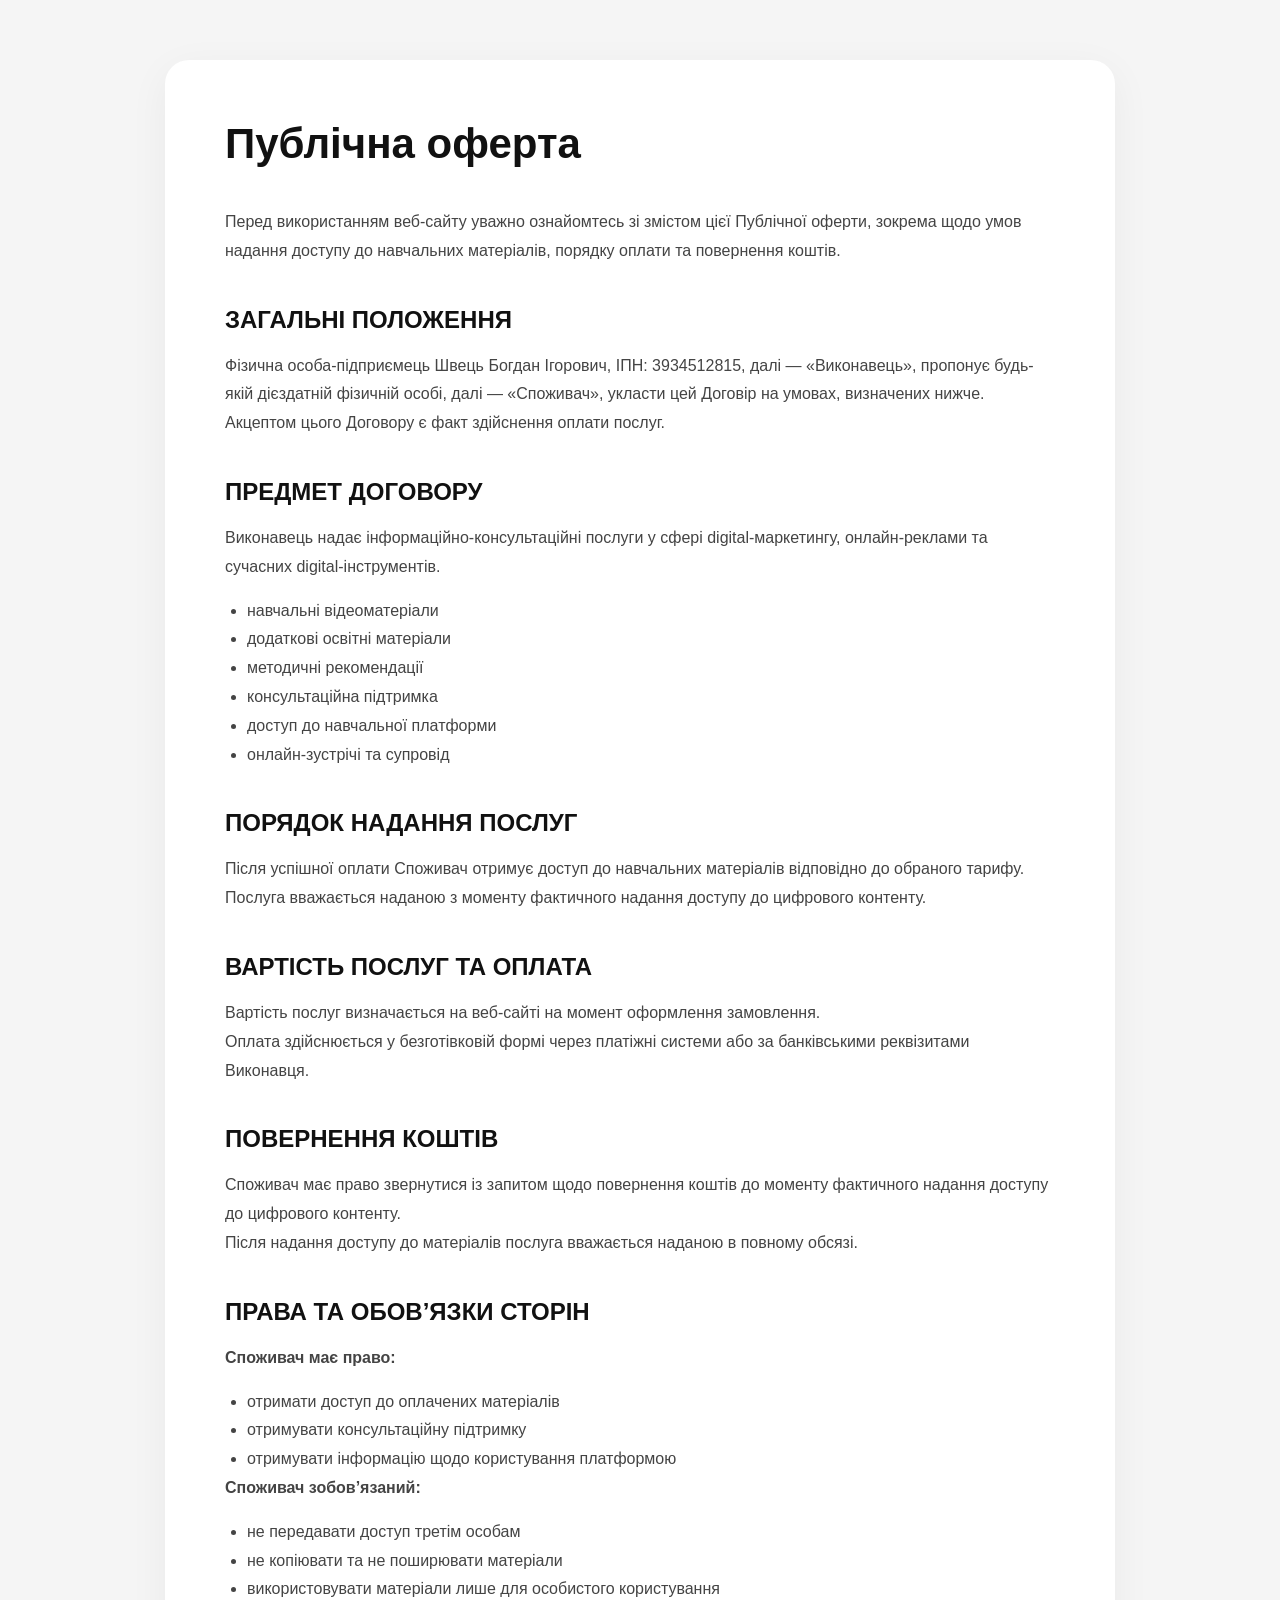
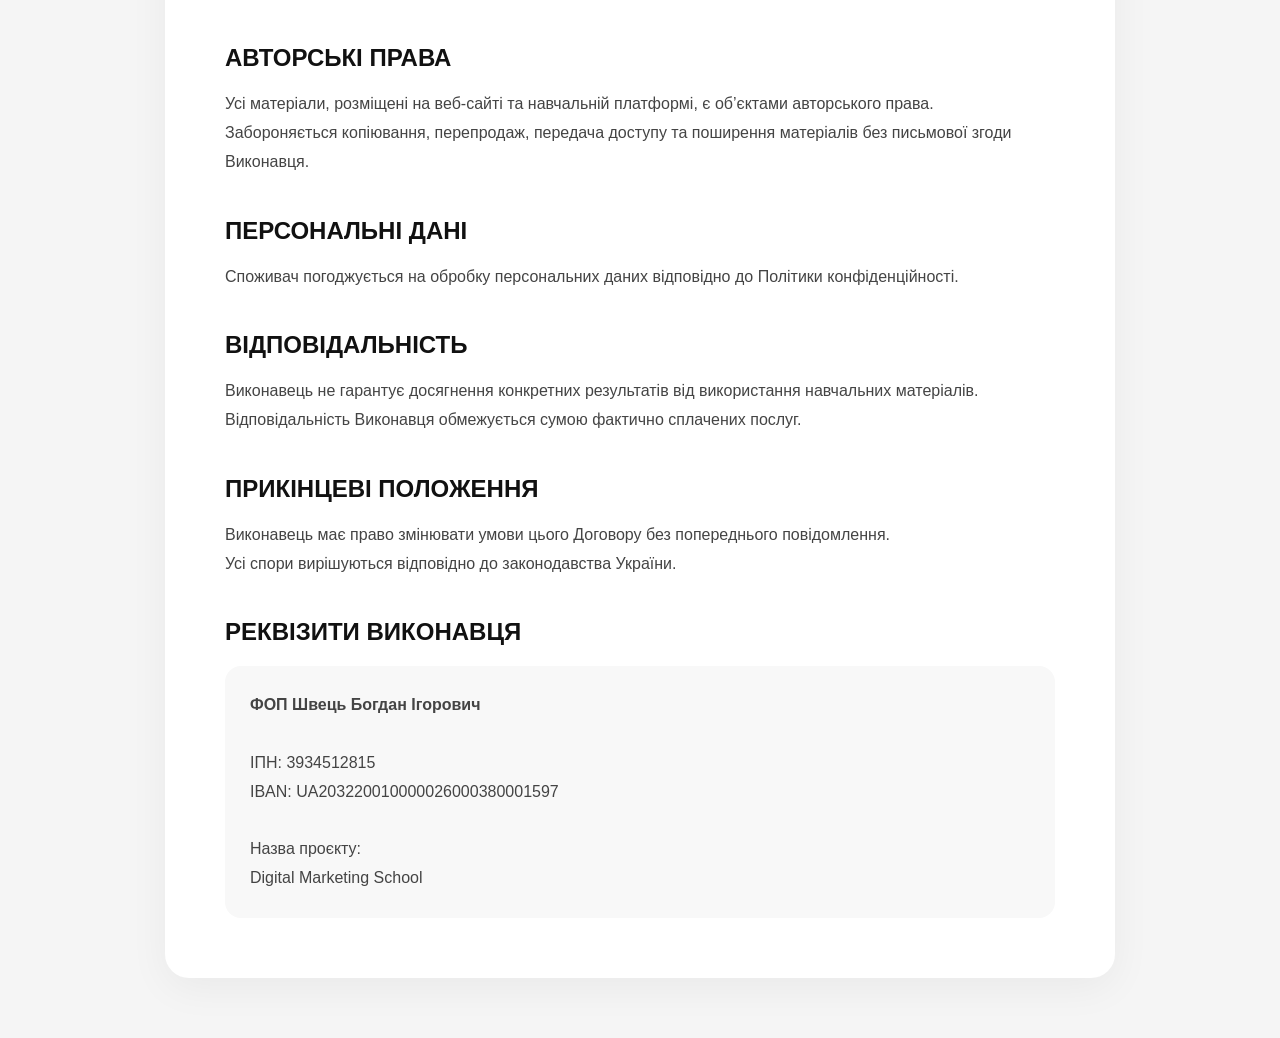
==== oferta.html @ fd8b2521 "Add files via upload" ====
<!DOCTYPE html>
<html lang="uk">
<head>
  <meta charset="UTF-8">
  <meta name="viewport" content="width=device-width, initial-scale=1.0">
  <title>Публічна оферта</title>

  <style>
    * {
      margin: 0;
      padding: 0;
      box-sizing: border-box;
    }

    body {
      background: #f5f5f5;
      font-family: Arial, sans-serif;
      color: #222;
    }

    .legal-page {
      padding: 60px 20px;
    }

    .container {
      max-width: 950px;
      margin: 0 auto;
      background: #fff;
      padding: 60px;
      border-radius: 24px;
      box-shadow: 0 10px 40px rgba(0,0,0,0.05);
    }

    h1 {
      font-size: 42px;
      margin-bottom: 40px;
      color: #111;
    }

    h2 {
      font-size: 24px;
      margin-top: 40px;
      margin-bottom: 18px;
      color: #111;
    }

    p,
    li {
      font-size: 16px;
      line-height: 1.8;
      color: #444;
    }

    ul {
      padding-left: 22px;
      margin-top: 15px;
    }

    .requisites {
      background: #f8f8f8;
      padding: 25px;
      border-radius: 16px;
      margin-top: 20px;
    }

    @media(max-width: 768px) {
      .container {
        padding: 30px;
      }

      h1 {
        font-size: 32px;
      }

      h2 {
        font-size: 20px;
      }
    }
  </style>
</head>

<body>

<section class="legal-page">
  <div class="container">

    <h1>Публічна оферта</h1>



    <p>
      Перед використанням веб-сайту уважно ознайомтесь зі змістом цієї
      Публічної оферти, зокрема щодо умов надання доступу до навчальних
      матеріалів, порядку оплати та повернення коштів.
    </p>

    <h2>ЗАГАЛЬНІ ПОЛОЖЕННЯ</h2>

    <p>
      Фізична особа-підприємець Швець Богдан Ігорович,
      ІПН: 3934512815, далі — «Виконавець»,
      пропонує будь-якій дієздатній фізичній особі,
      далі — «Споживач», укласти цей Договір
      на умовах, визначених нижче.
    </p>

    <p>
      Акцептом цього Договору є факт здійснення
      оплати послуг.
    </p>

    <h2>ПРЕДМЕТ ДОГОВОРУ</h2>

    <p>
      Виконавець надає інформаційно-консультаційні
      послуги у сфері digital-маркетингу,
      онлайн-реклами та сучасних digital-інструментів.
    </p>

    <ul>
      <li>навчальні відеоматеріали</li>
      <li>додаткові освітні матеріали</li>
      <li>методичні рекомендації</li>
      <li>консультаційна підтримка</li>
      <li>доступ до навчальної платформи</li>
      <li>онлайн-зустрічі та супровід</li>
    </ul>

    <h2>ПОРЯДОК НАДАННЯ ПОСЛУГ</h2>

    <p>
      Після успішної оплати Споживач отримує
      доступ до навчальних матеріалів відповідно
      до обраного тарифу.
    </p>

    <p>
      Послуга вважається наданою з моменту
      фактичного надання доступу до цифрового контенту.
    </p>

    <h2>ВАРТІСТЬ ПОСЛУГ ТА ОПЛАТА</h2>

    <p>
      Вартість послуг визначається на веб-сайті
      на момент оформлення замовлення.
    </p>

    <p>
      Оплата здійснюється у безготівковій формі
      через платіжні системи або за банківськими
      реквізитами Виконавця.
    </p>

    <h2>ПОВЕРНЕННЯ КОШТІВ</h2>

    <p>
      Споживач має право звернутися із запитом
      щодо повернення коштів до моменту
      фактичного надання доступу до цифрового контенту.
    </p>

    <p>
      Після надання доступу до матеріалів
      послуга вважається наданою в повному обсязі.
    </p>

    <h2>ПРАВА ТА ОБОВ’ЯЗКИ СТОРІН</h2>

    <p><strong>Споживач має право:</strong></p>

    <ul>
      <li>отримати доступ до оплачених матеріалів</li>
      <li>отримувати консультаційну підтримку</li>
      <li>отримувати інформацію щодо користування платформою</li>
    </ul>

    <p><strong>Споживач зобов’язаний:</strong></p>

    <ul>
      <li>не передавати доступ третім особам</li>
      <li>не копіювати та не поширювати матеріали</li>
      <li>використовувати матеріали лише для особистого користування</li>
    </ul>

    <h2>АВТОРСЬКІ ПРАВА</h2>

    <p>
      Усі матеріали, розміщені на веб-сайті
      та навчальній платформі, є об’єктами
      авторського права.
    </p>

    <p>
      Забороняється копіювання, перепродаж,
      передача доступу та поширення матеріалів
      без письмової згоди Виконавця.
    </p>

    <h2>ПЕРСОНАЛЬНІ ДАНІ</h2>

    <p>
      Споживач погоджується на обробку персональних
      даних відповідно до Політики конфіденційності.
    </p>

    <h2>ВІДПОВІДАЛЬНІСТЬ</h2>

    <p>
      Виконавець не гарантує досягнення конкретних
      результатів від використання навчальних матеріалів.
    </p>

    <p>
      Відповідальність Виконавця обмежується
      сумою фактично сплачених послуг.
    </p>

    <h2>ПРИКІНЦЕВІ ПОЛОЖЕННЯ</h2>

    <p>
      Виконавець має право змінювати умови цього
      Договору без попереднього повідомлення.
    </p>

    <p>
      Усі спори вирішуються відповідно
      до законодавства України.
    </p>

    <h2>РЕКВІЗИТИ ВИКОНАВЦЯ</h2>

    <div class="requisites">
      <p>
        <strong>ФОП Швець Богдан Ігорович</strong><br><br>

        ІПН: 3934512815<br>
        IBAN: UA203220010000026000380001597<br><br>

        Назва проєкту:<br>
        Digital Marketing School
      </p>
    </div>

  </div>
</section>

</body>
</html>
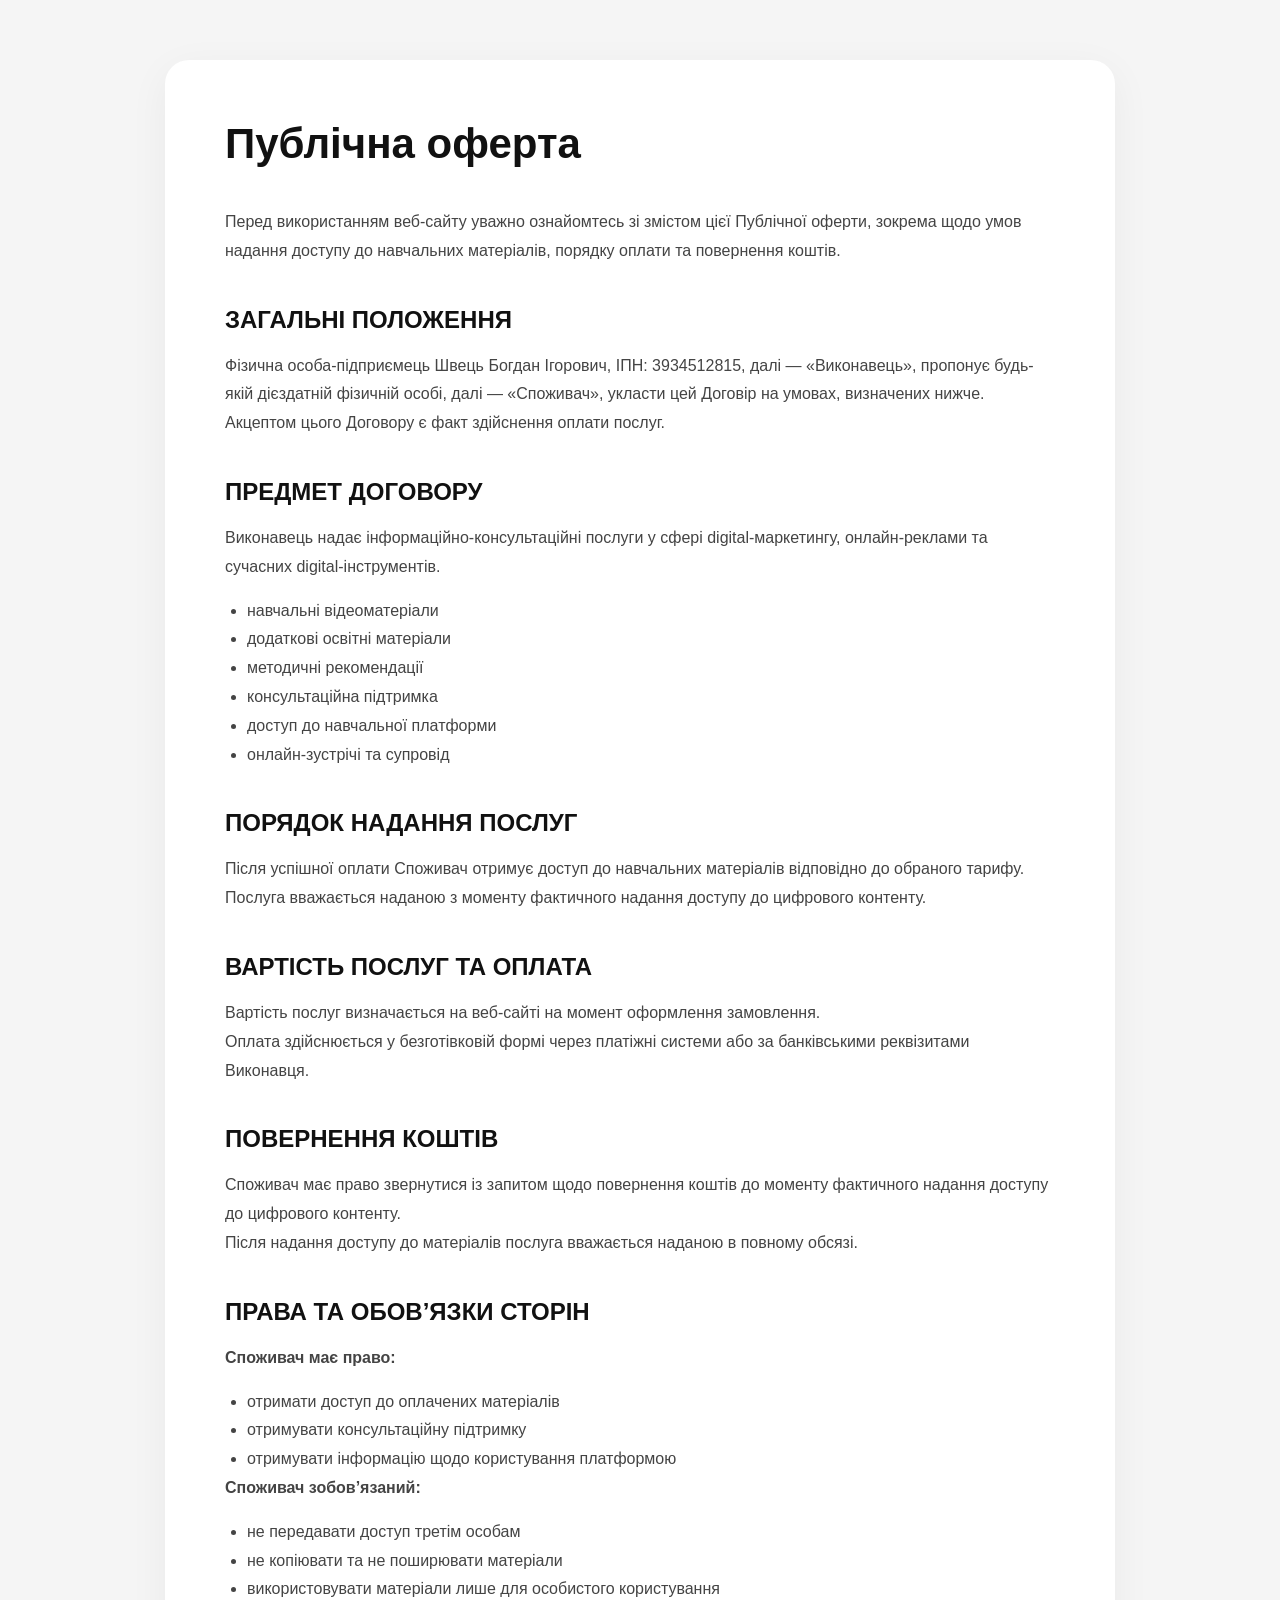
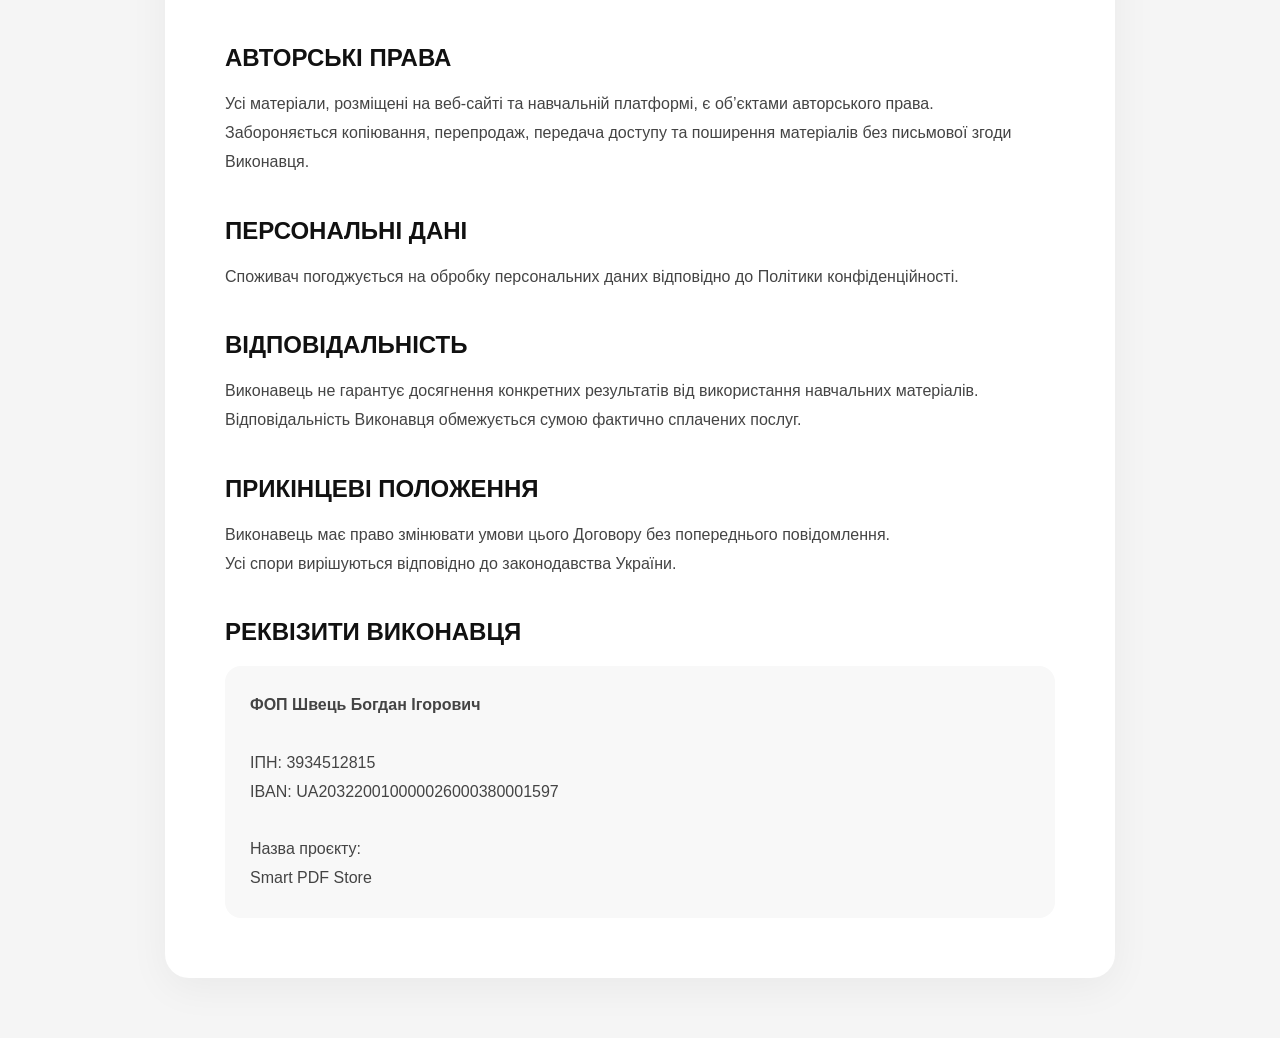
==== commit 13036ba8: "Update oferta.html" ====
--- a/oferta.html
+++ b/oferta.html
@@ -238,7 +238,7 @@
         IBAN: UA203220010000026000380001597<br><br>
 
         Назва проєкту:<br>
-        Digital Marketing School
+       Smart PDF Store
       </p>
     </div>
 
@@ -246,4 +246,4 @@
 </section>
 
 </body>
-</html>+</html>
